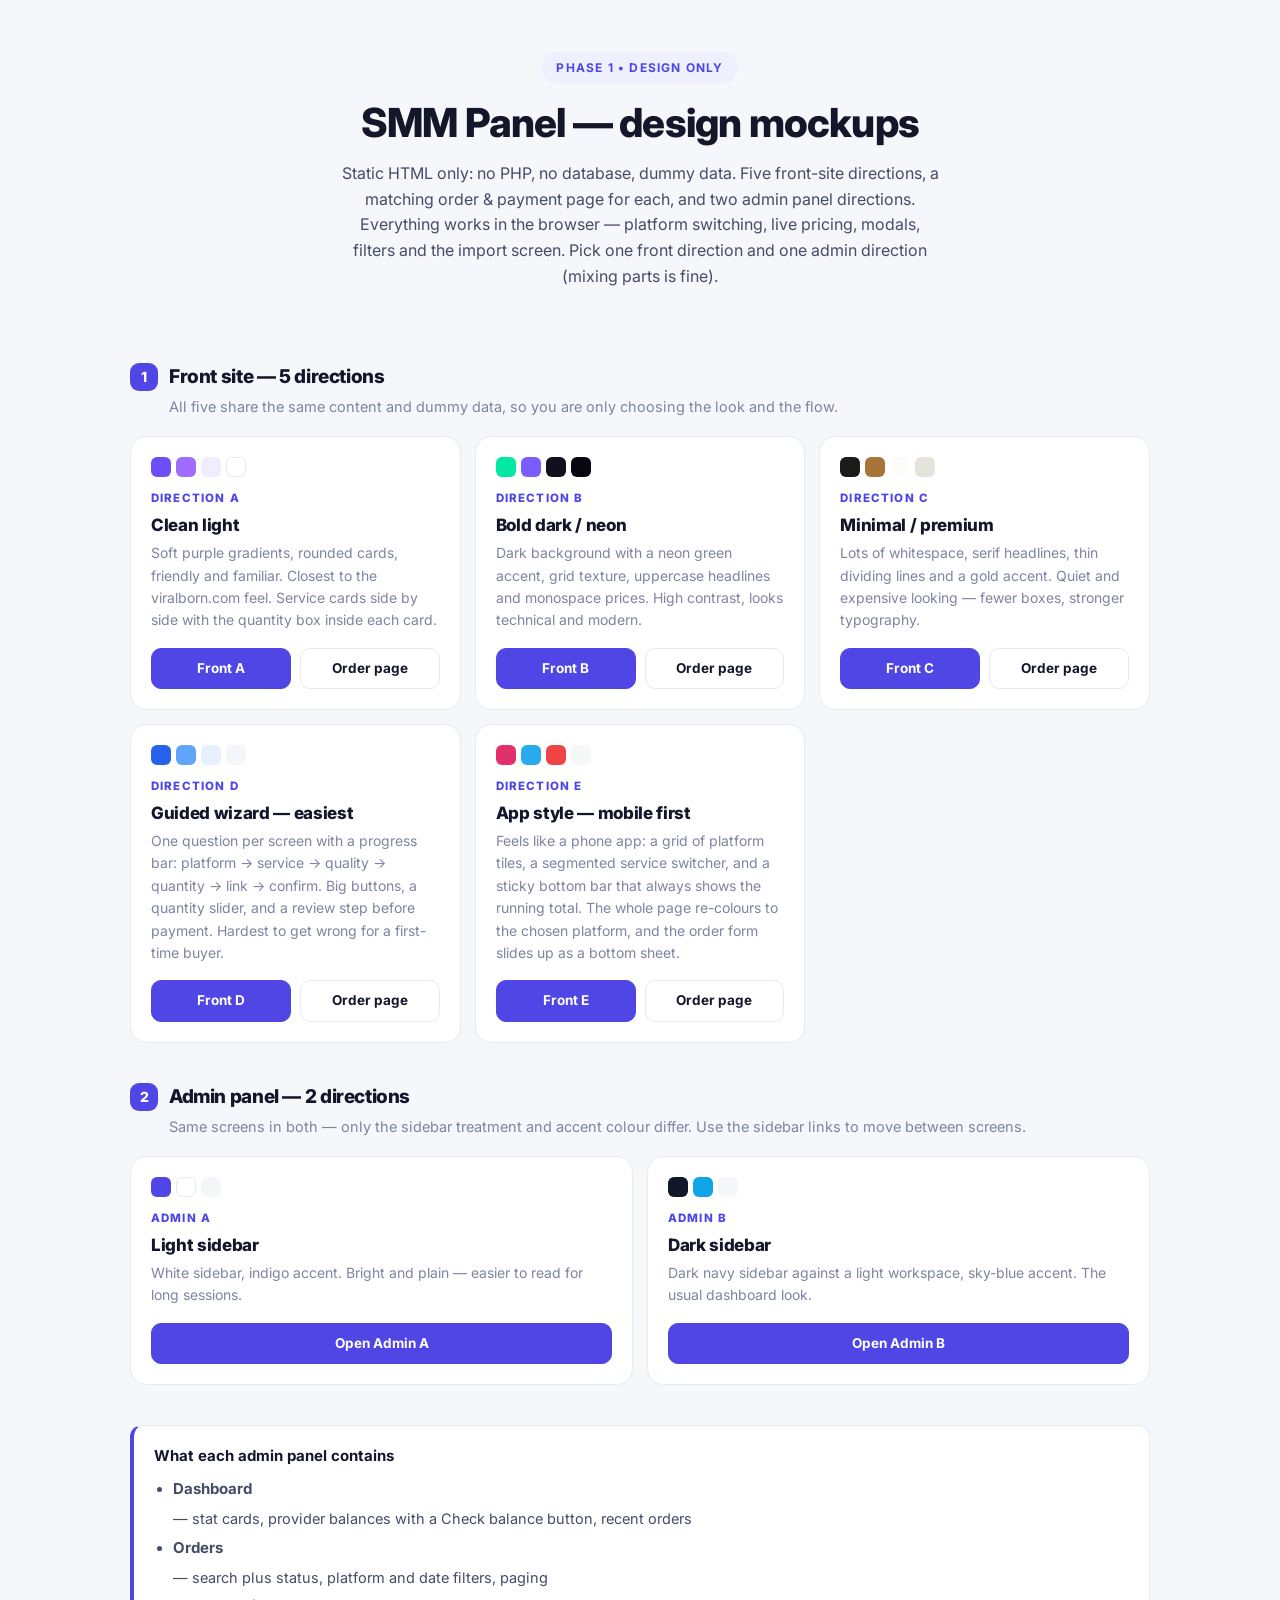
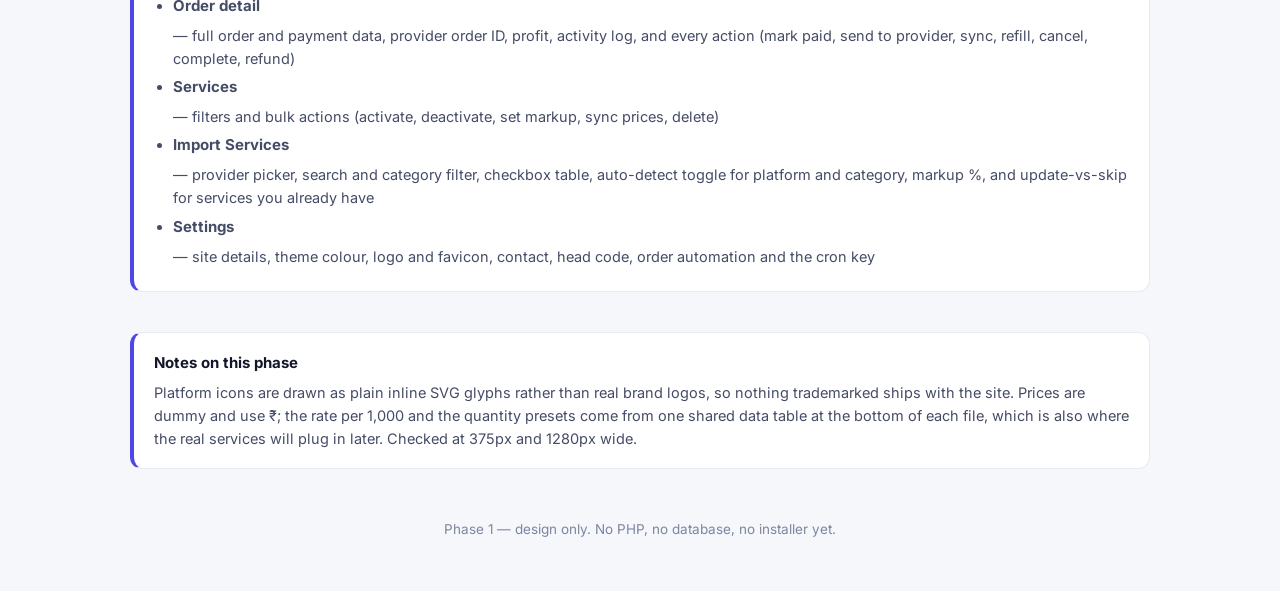
==== mockups/index.html @ a9910826 "mockups: add order pages, admin panels and an index Completes the Phase 1 mockup set (still design o" ====
<!doctype html>
<html lang="en">
<head>
<meta charset="utf-8">
<meta name="viewport" content="width=device-width, initial-scale=1">
<title>Mockups &mdash; SMM Panel (Phase 1)</title>
<link rel="preconnect" href="https://fonts.googleapis.com">
<link rel="preconnect" href="https://fonts.gstatic.com" crossorigin>
<link href="https://fonts.googleapis.com/css2?family=Inter:wght@400;500;600;700;800&display=swap" rel="stylesheet">
<style>
*,*::before,*::after{box-sizing:border-box}
:root{--bg:#f6f7fb;--paper:#fff;--ink:#14172a;--ink-2:#454c66;--muted:#7d85a0;
  --line:#e7eaf2;--acc:#4f46e5;--acc-soft:#eef0fe;--ok:#16a34a;
  --shadow:0 1px 2px rgba(20,23,42,.04),0 10px 26px rgba(20,23,42,.07)}
html{-webkit-text-size-adjust:100%}
body{margin:0;font-family:'Inter',system-ui,-apple-system,sans-serif;background:var(--bg);color:var(--ink);
  line-height:1.6;font-size:16px}
a{color:inherit;text-decoration:none}
h1,h2,h3{margin:0;line-height:1.2;letter-spacing:-.02em}
p{margin:0}
.wrap{max-width:1060px;margin:0 auto;padding:0 20px}
header{padding:52px 0 34px;text-align:center}
.tag{display:inline-block;background:var(--acc-soft);color:var(--acc);font-size:12px;font-weight:700;
  letter-spacing:.1em;text-transform:uppercase;padding:6px 14px;border-radius:999px;margin-bottom:16px}
h1{font-size:clamp(28px,4.4vw,40px);font-weight:800}
header p{color:var(--ink-2);max-width:60ch;margin:14px auto 0}
h2{font-size:19px;font-weight:800;margin:40px 0 4px;display:flex;align-items:center;gap:11px}
h2 .n{width:28px;height:28px;border-radius:9px;background:var(--acc);color:#fff;display:grid;place-items:center;
  font-size:14px;font-weight:800;flex:none}
.sub{color:var(--muted);font-size:14.5px;margin:0 0 18px 39px}
.grid{display:grid;grid-template-columns:repeat(auto-fit,minmax(260px,1fr));gap:14px}
.card{background:var(--paper);border:1px solid var(--line);border-radius:16px;padding:20px;display:flex;
  flex-direction:column;transition:transform .18s, box-shadow .18s, border-color .18s}
.card:hover{transform:translateY(-3px);box-shadow:var(--shadow);border-color:#d6dbea}
.card .k{font-size:11.5px;font-weight:800;letter-spacing:.1em;text-transform:uppercase;color:var(--acc)}
.card h3{font-size:17px;font-weight:800;margin:7px 0 7px}
.card p{color:var(--muted);font-size:14px;flex:1}
.row{display:flex;gap:9px;margin-top:16px}
.btn{display:inline-flex;align-items:center;justify-content:center;gap:7px;border:1px solid var(--line);
  border-radius:10px;padding:9px 15px;font-size:13.5px;font-weight:700;background:var(--paper);cursor:pointer;
  transition:all .15s;flex:1}
.btn:hover{border-color:var(--acc);color:var(--acc)}
.btn.pri{background:var(--acc);border-color:var(--acc);color:#fff}
.btn.pri:hover{filter:brightness(1.08);color:#fff}
.swatch{display:flex;gap:5px;margin-bottom:12px}
.swatch i{width:20px;height:20px;border-radius:6px;display:block}
.note{background:var(--paper);border:1px solid var(--line);border-left:4px solid var(--acc);
  border-radius:12px;padding:18px 20px;margin:40px 0 10px}
.note b{display:block;margin-bottom:6px;font-size:15px}
.note p{color:var(--ink-2);font-size:14.5px}
.note ul{margin:9px 0 0;padding-left:19px;color:var(--ink-2);font-size:14.5px}
.note li{margin-bottom:5px}
footer{text-align:center;color:var(--muted);font-size:13.5px;padding:40px 0 50px}
@media (max-width:640px){ .sub{margin-left:0} h2{margin-top:32px} }
</style>
</head>
<body>
<div class="wrap">

<header>
  <span class="tag">Phase 1 &bull; design only</span>
  <h1>SMM Panel &mdash; design mockups</h1>
  <p>Static HTML only: no PHP, no database, dummy data. Five front-site directions, a matching
     order &amp; payment page for each, and two admin panel directions. Everything works in the
     browser &mdash; platform switching, live pricing, modals, filters and the import screen.
     Pick one front direction and one admin direction (mixing parts is fine).</p>
</header>

<h2><span class="n">1</span> Front site &mdash; 5 directions</h2>
<p class="sub">All five share the same content and dummy data, so you are only choosing the look and the flow.</p>
<div class="grid">

  <div class="card">
    <div class="swatch"><i style="background:#6c4df6"></i><i style="background:#a06bff"></i><i style="background:#f1ecff"></i><i style="background:#fff;border:1px solid #e7eaf2"></i></div>
    <span class="k">Direction A</span>
    <h3>Clean light</h3>
    <p>Soft purple gradients, rounded cards, friendly and familiar. Closest to the viralborn.com feel.
       Service cards side by side with the quantity box inside each card.</p>
    <div class="row"><a class="btn pri" href="front-a.html">Front A</a><a class="btn" href="order-a.html">Order page</a></div>
  </div>

  <div class="card">
    <div class="swatch"><i style="background:#00e8a3"></i><i style="background:#7b5cff"></i><i style="background:#10101e"></i><i style="background:#07070f"></i></div>
    <span class="k">Direction B</span>
    <h3>Bold dark / neon</h3>
    <p>Dark background with a neon green accent, grid texture, uppercase headlines and monospace prices.
       High contrast, looks technical and modern.</p>
    <div class="row"><a class="btn pri" href="front-b.html">Front B</a><a class="btn" href="order-b.html">Order page</a></div>
  </div>

  <div class="card">
    <div class="swatch"><i style="background:#1a1a18"></i><i style="background:#a8743a"></i><i style="background:#fdfcfa"></i><i style="background:#e6e3dc"></i></div>
    <span class="k">Direction C</span>
    <h3>Minimal / premium</h3>
    <p>Lots of whitespace, serif headlines, thin dividing lines and a gold accent. Quiet and expensive
       looking &mdash; fewer boxes, stronger typography.</p>
    <div class="row"><a class="btn pri" href="front-c.html">Front C</a><a class="btn" href="order-c.html">Order page</a></div>
  </div>

  <div class="card">
    <div class="swatch"><i style="background:#2563eb"></i><i style="background:#60a5fa"></i><i style="background:#e8efff"></i><i style="background:#f4f6fb"></i></div>
    <span class="k">Direction D</span>
    <h3>Guided wizard &mdash; easiest</h3>
    <p>One question per screen with a progress bar: platform &rarr; service &rarr; quality &rarr; quantity
       &rarr; link &rarr; confirm. Big buttons, a quantity slider, and a review step before payment.
       Hardest to get wrong for a first-time buyer.</p>
    <div class="row"><a class="btn pri" href="front-d.html">Front D</a><a class="btn" href="order-d.html">Order page</a></div>
  </div>

  <div class="card">
    <div class="swatch"><i style="background:#e1306c"></i><i style="background:#2aabee"></i><i style="background:#ef4444"></i><i style="background:#f6f7f9"></i></div>
    <span class="k">Direction E</span>
    <h3>App style &mdash; mobile first</h3>
    <p>Feels like a phone app: a grid of platform tiles, a segmented service switcher, and a sticky bottom
       bar that always shows the running total. The whole page re-colours to the chosen platform, and the
       order form slides up as a bottom sheet.</p>
    <div class="row"><a class="btn pri" href="front-e.html">Front E</a><a class="btn" href="order-e.html">Order page</a></div>
  </div>

</div>

<h2><span class="n">2</span> Admin panel &mdash; 2 directions</h2>
<p class="sub">Same screens in both &mdash; only the sidebar treatment and accent colour differ. Use the sidebar links to move between screens.</p>
<div class="grid">
  <div class="card">
    <div class="swatch"><i style="background:#4f46e5"></i><i style="background:#fff;border:1px solid #e7eaf2"></i><i style="background:#f5f6fa"></i></div>
    <span class="k">Admin A</span>
    <h3>Light sidebar</h3>
    <p>White sidebar, indigo accent. Bright and plain &mdash; easier to read for long sessions.</p>
    <div class="row"><a class="btn pri" href="admin-a.html">Open Admin A</a></div>
  </div>
  <div class="card">
    <div class="swatch"><i style="background:#0f1729"></i><i style="background:#0ea5e9"></i><i style="background:#f4f6f9"></i></div>
    <span class="k">Admin B</span>
    <h3>Dark sidebar</h3>
    <p>Dark navy sidebar against a light workspace, sky-blue accent. The usual dashboard look.</p>
    <div class="row"><a class="btn pri" href="admin-b.html">Open Admin B</a></div>
  </div>
</div>

<div class="note">
  <b>What each admin panel contains</b>
  <ul>
    <li><b>Dashboard</b> &mdash; stat cards, provider balances with a Check balance button, recent orders</li>
    <li><b>Orders</b> &mdash; search plus status, platform and date filters, paging</li>
    <li><b>Order detail</b> &mdash; full order and payment data, provider order ID, profit, activity log, and every action (mark paid, send to provider, sync, refill, cancel, complete, refund)</li>
    <li><b>Services</b> &mdash; filters and bulk actions (activate, deactivate, set markup, sync prices, delete)</li>
    <li><b>Import Services</b> &mdash; provider picker, search and category filter, checkbox table, auto-detect toggle for platform and category, markup %, and update-vs-skip for services you already have</li>
    <li><b>Settings</b> &mdash; site details, theme colour, logo and favicon, contact, head code, order automation and the cron key</li>
  </ul>
</div>

<div class="note">
  <b>Notes on this phase</b>
  <p>Platform icons are drawn as plain inline SVG glyphs rather than real brand logos, so nothing
     trademarked ships with the site. Prices are dummy and use &#8377;; the rate per 1,000 and the
     quantity presets come from one shared data table at the bottom of each file, which is also where
     the real services will plug in later. Checked at 375px and 1280px wide.</p>
</div>

<footer>Phase 1 &mdash; design only. No PHP, no database, no installer yet.</footer>

</div>
</body>
</html>
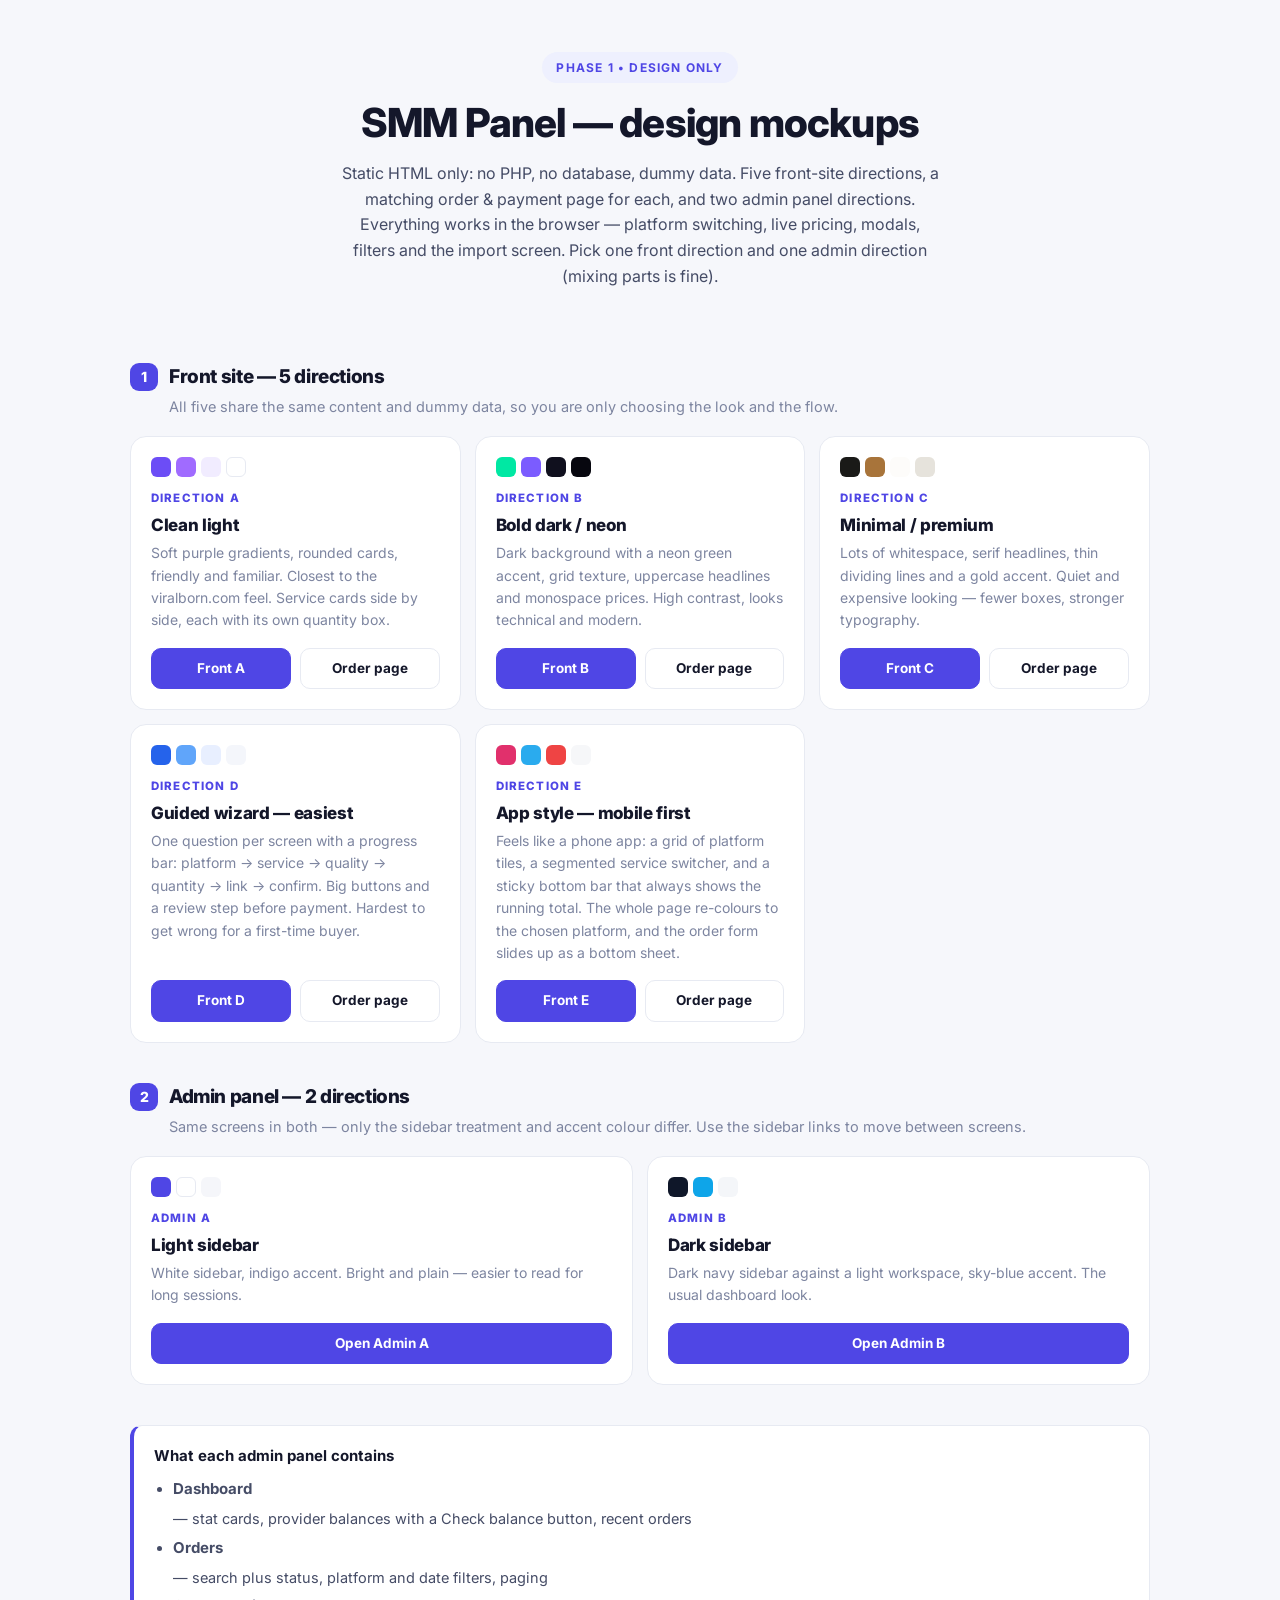
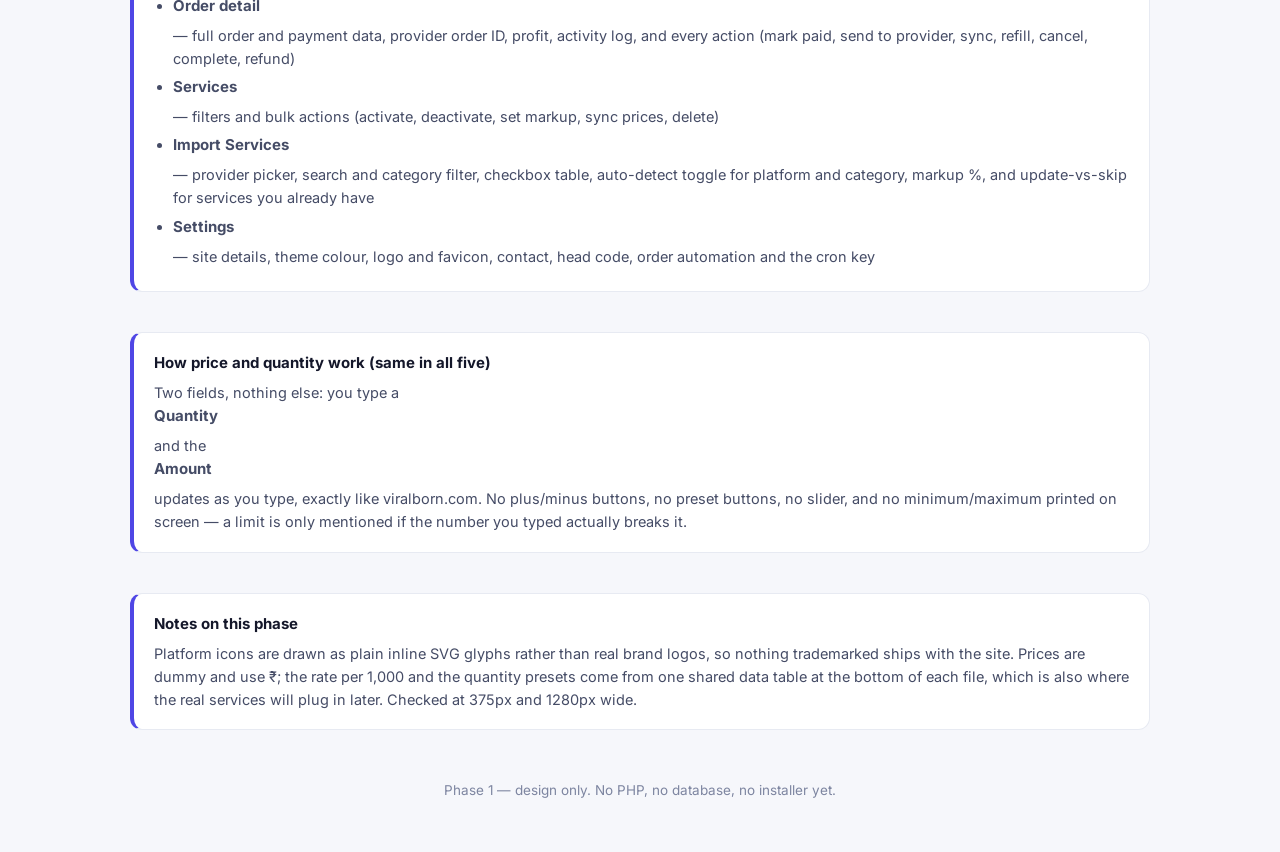
==== commit 60f8a621: "mockups: simplify quantity and price to match viralborn The quantity control had grown far past what" ====
--- a/mockups/index.html
+++ b/mockups/index.html
@@ -75,7 +75,7 @@
     <span class="k">Direction A</span>
     <h3>Clean light</h3>
     <p>Soft purple gradients, rounded cards, friendly and familiar. Closest to the viralborn.com feel.
-       Service cards side by side with the quantity box inside each card.</p>
+       Service cards side by side, each with its own quantity box.</p>
     <div class="row"><a class="btn pri" href="front-a.html">Front A</a><a class="btn" href="order-a.html">Order page</a></div>
   </div>
 
@@ -102,8 +102,8 @@
     <span class="k">Direction D</span>
     <h3>Guided wizard &mdash; easiest</h3>
     <p>One question per screen with a progress bar: platform &rarr; service &rarr; quality &rarr; quantity
-       &rarr; link &rarr; confirm. Big buttons, a quantity slider, and a review step before payment.
-       Hardest to get wrong for a first-time buyer.</p>
+       &rarr; link &rarr; confirm. Big buttons and a review step before payment. Hardest to get wrong
+       for a first-time buyer.</p>
     <div class="row"><a class="btn pri" href="front-d.html">Front D</a><a class="btn" href="order-d.html">Order page</a></div>
   </div>
 
@@ -151,6 +151,14 @@
 </div>
 
 <div class="note">
+  <b>How price and quantity work (same in all five)</b>
+  <p>Two fields, nothing else: you type a <b>Quantity</b> and the <b>Amount</b> updates as you type,
+     exactly like viralborn.com. No plus/minus buttons, no preset buttons, no slider, and no
+     minimum/maximum printed on screen &mdash; a limit is only mentioned if the number you typed
+     actually breaks it.</p>
+</div>
+
+<div class="note">
   <b>Notes on this phase</b>
   <p>Platform icons are drawn as plain inline SVG glyphs rather than real brand logos, so nothing
      trademarked ships with the site. Prices are dummy and use &#8377;; the rate per 1,000 and the
